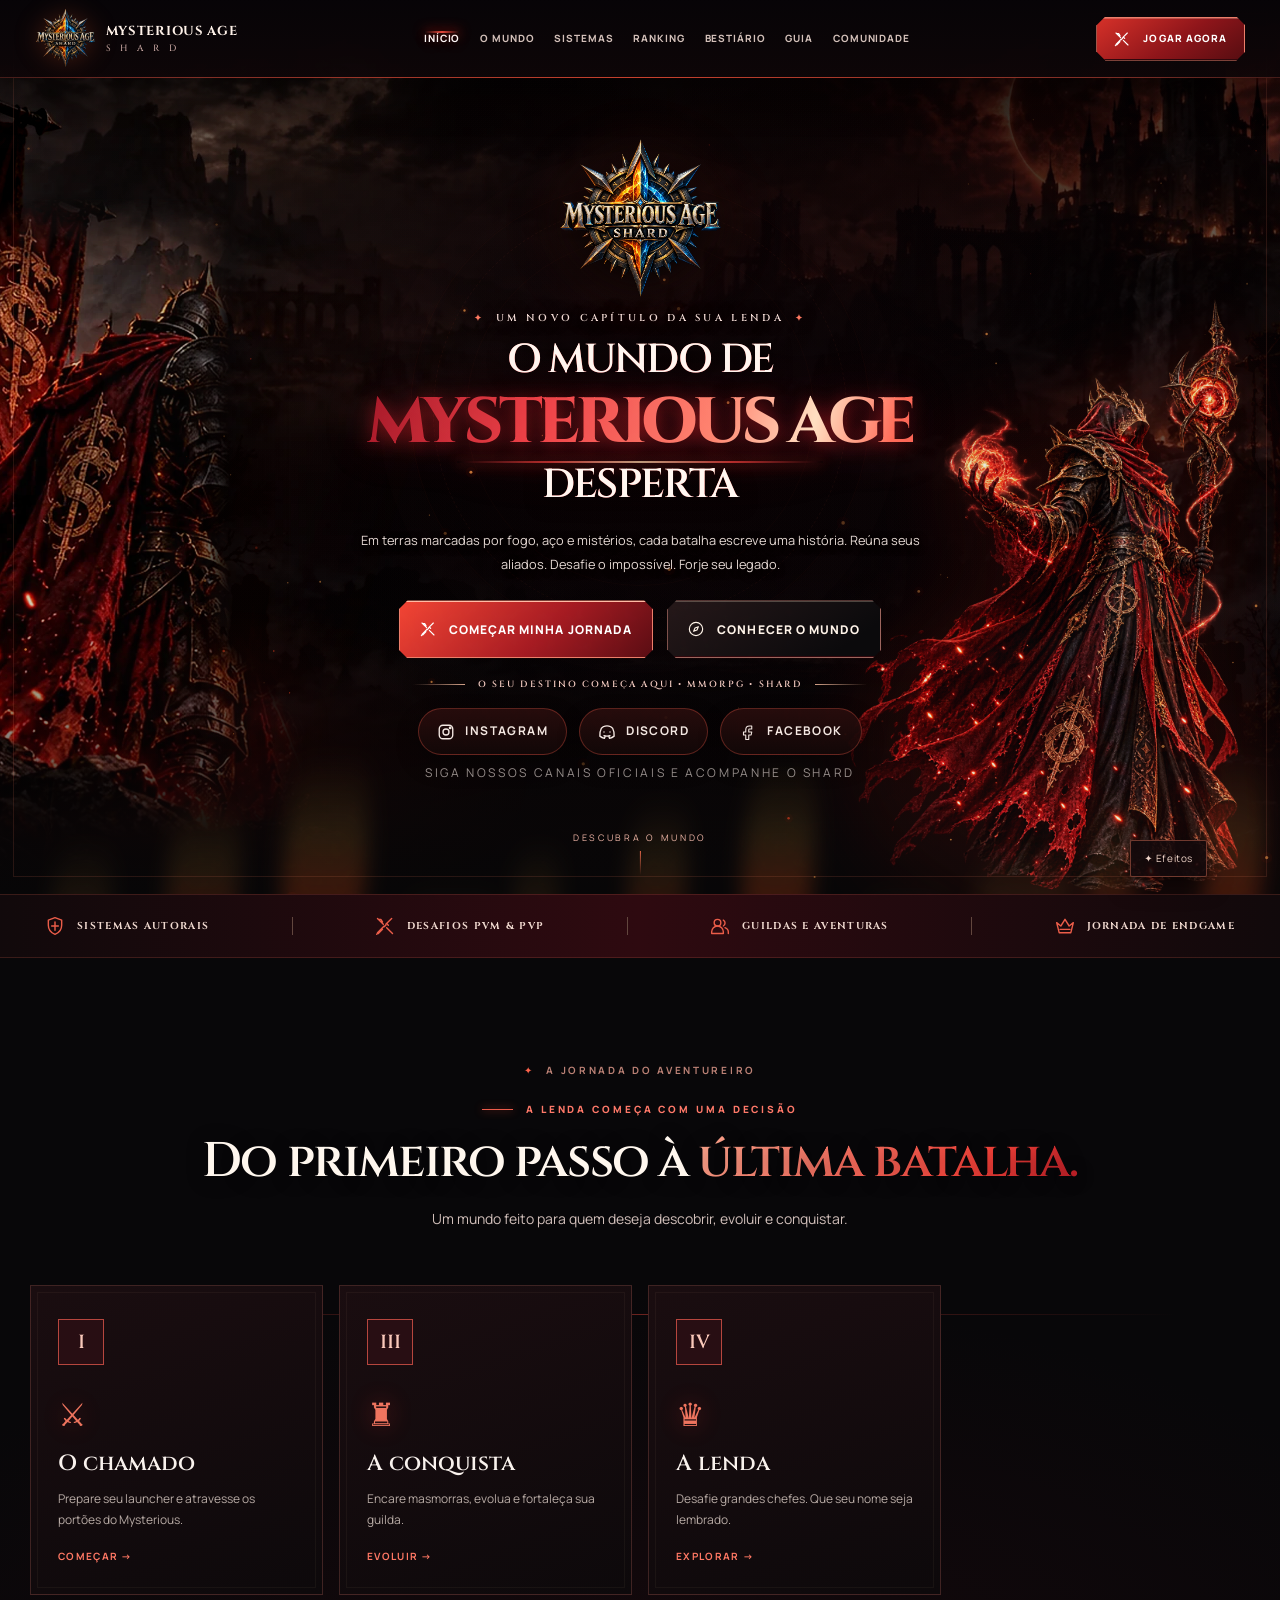
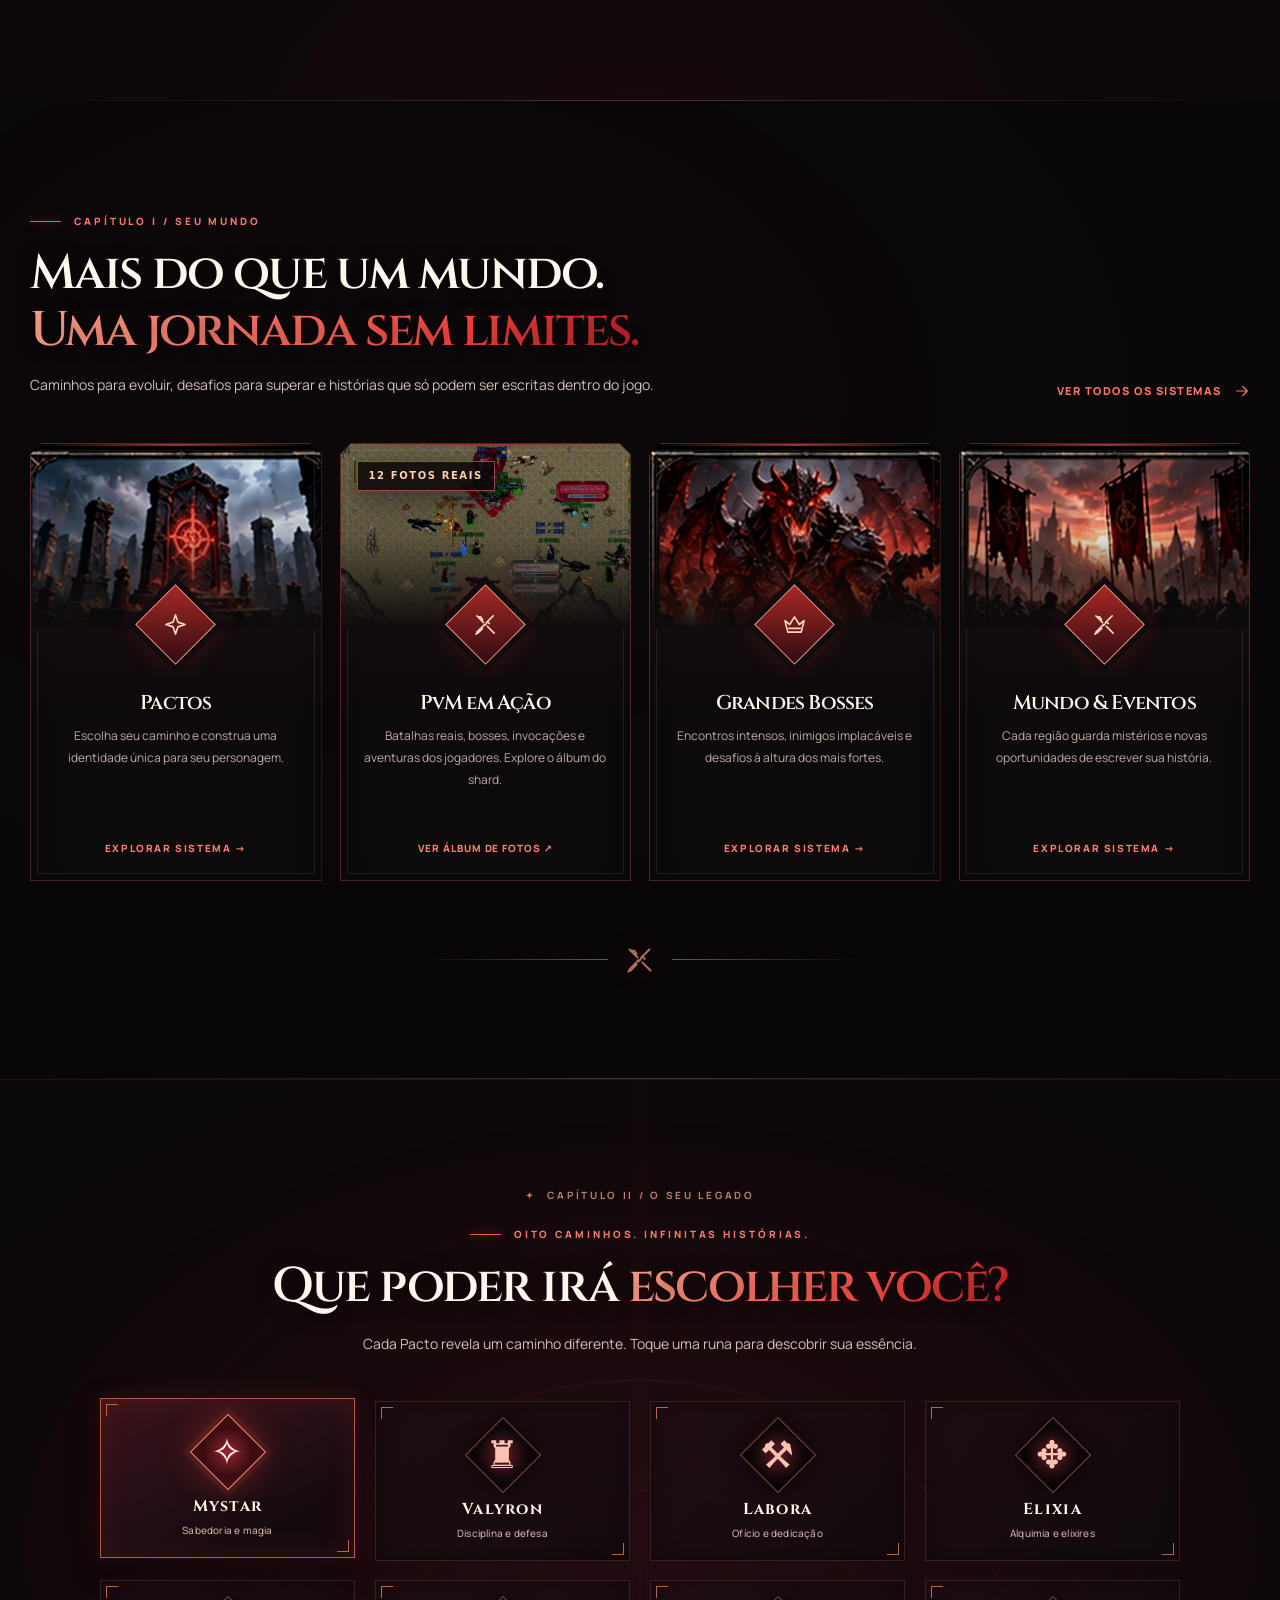
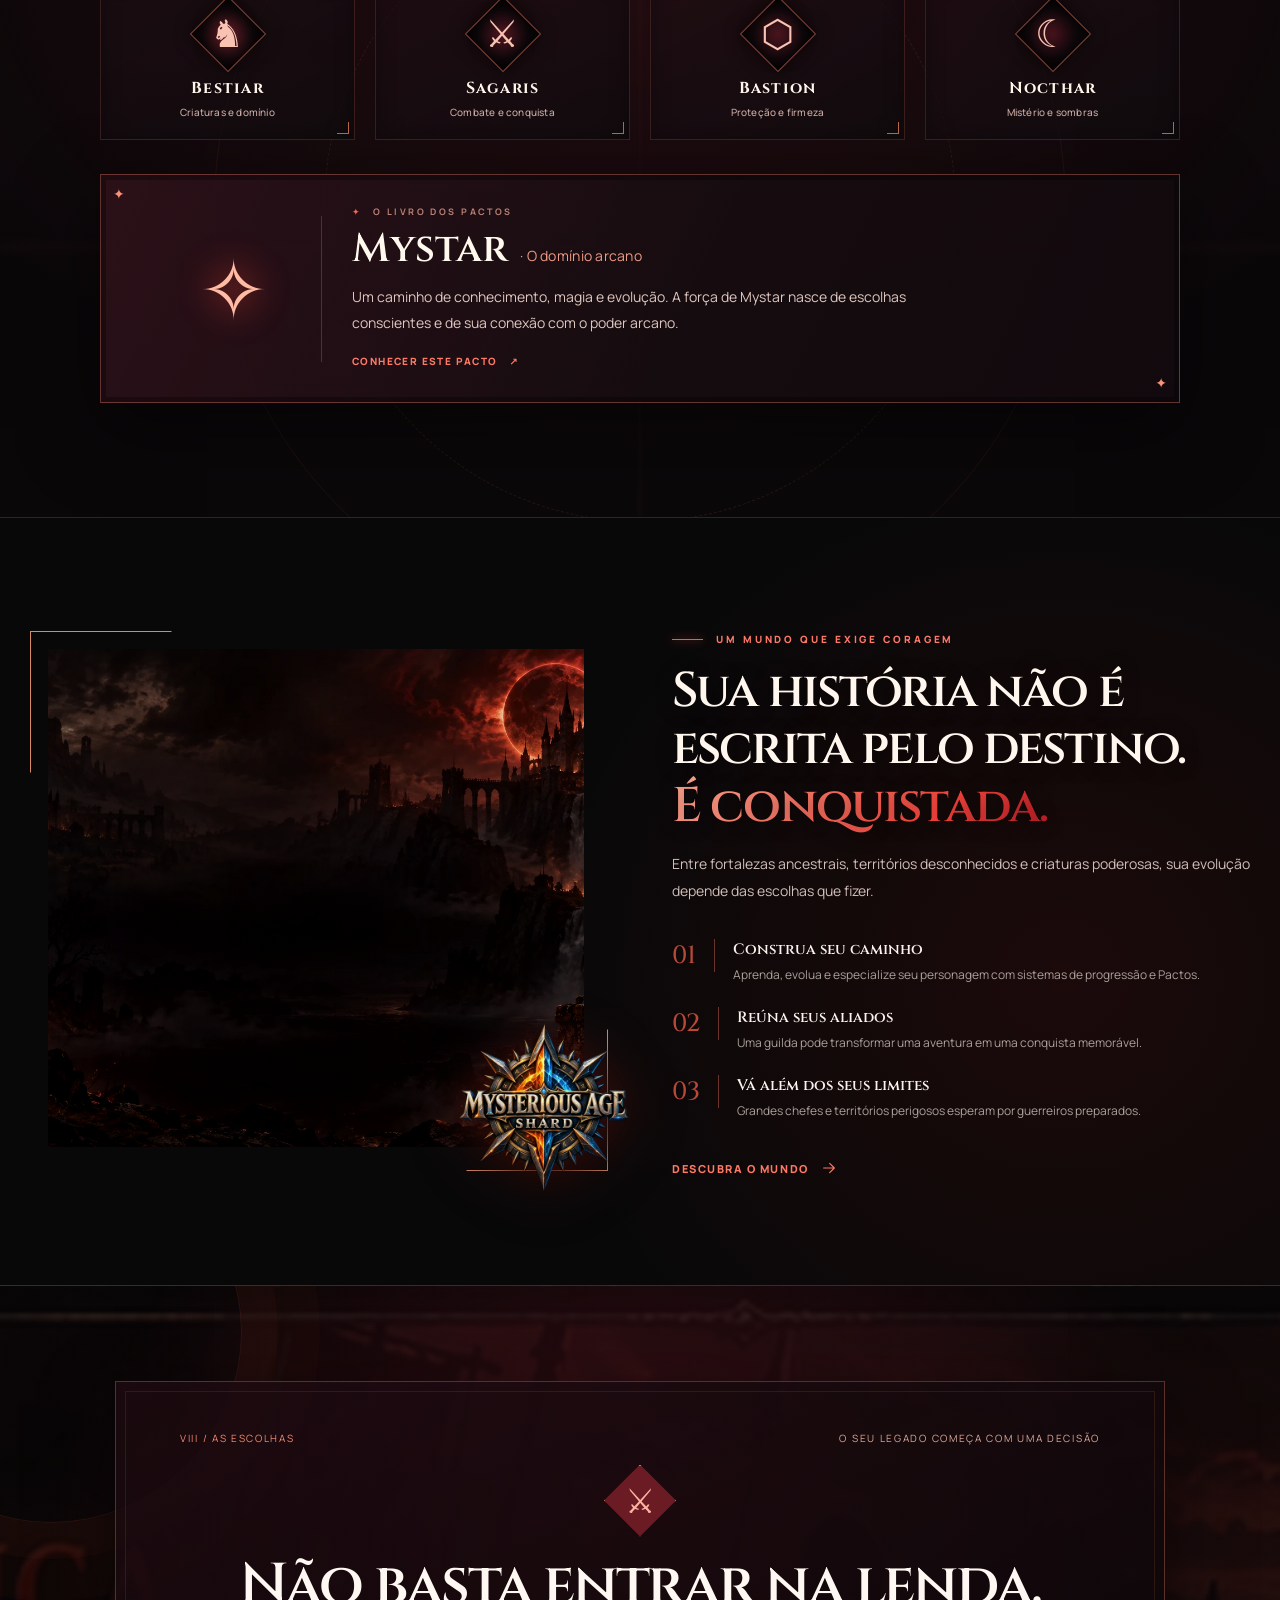
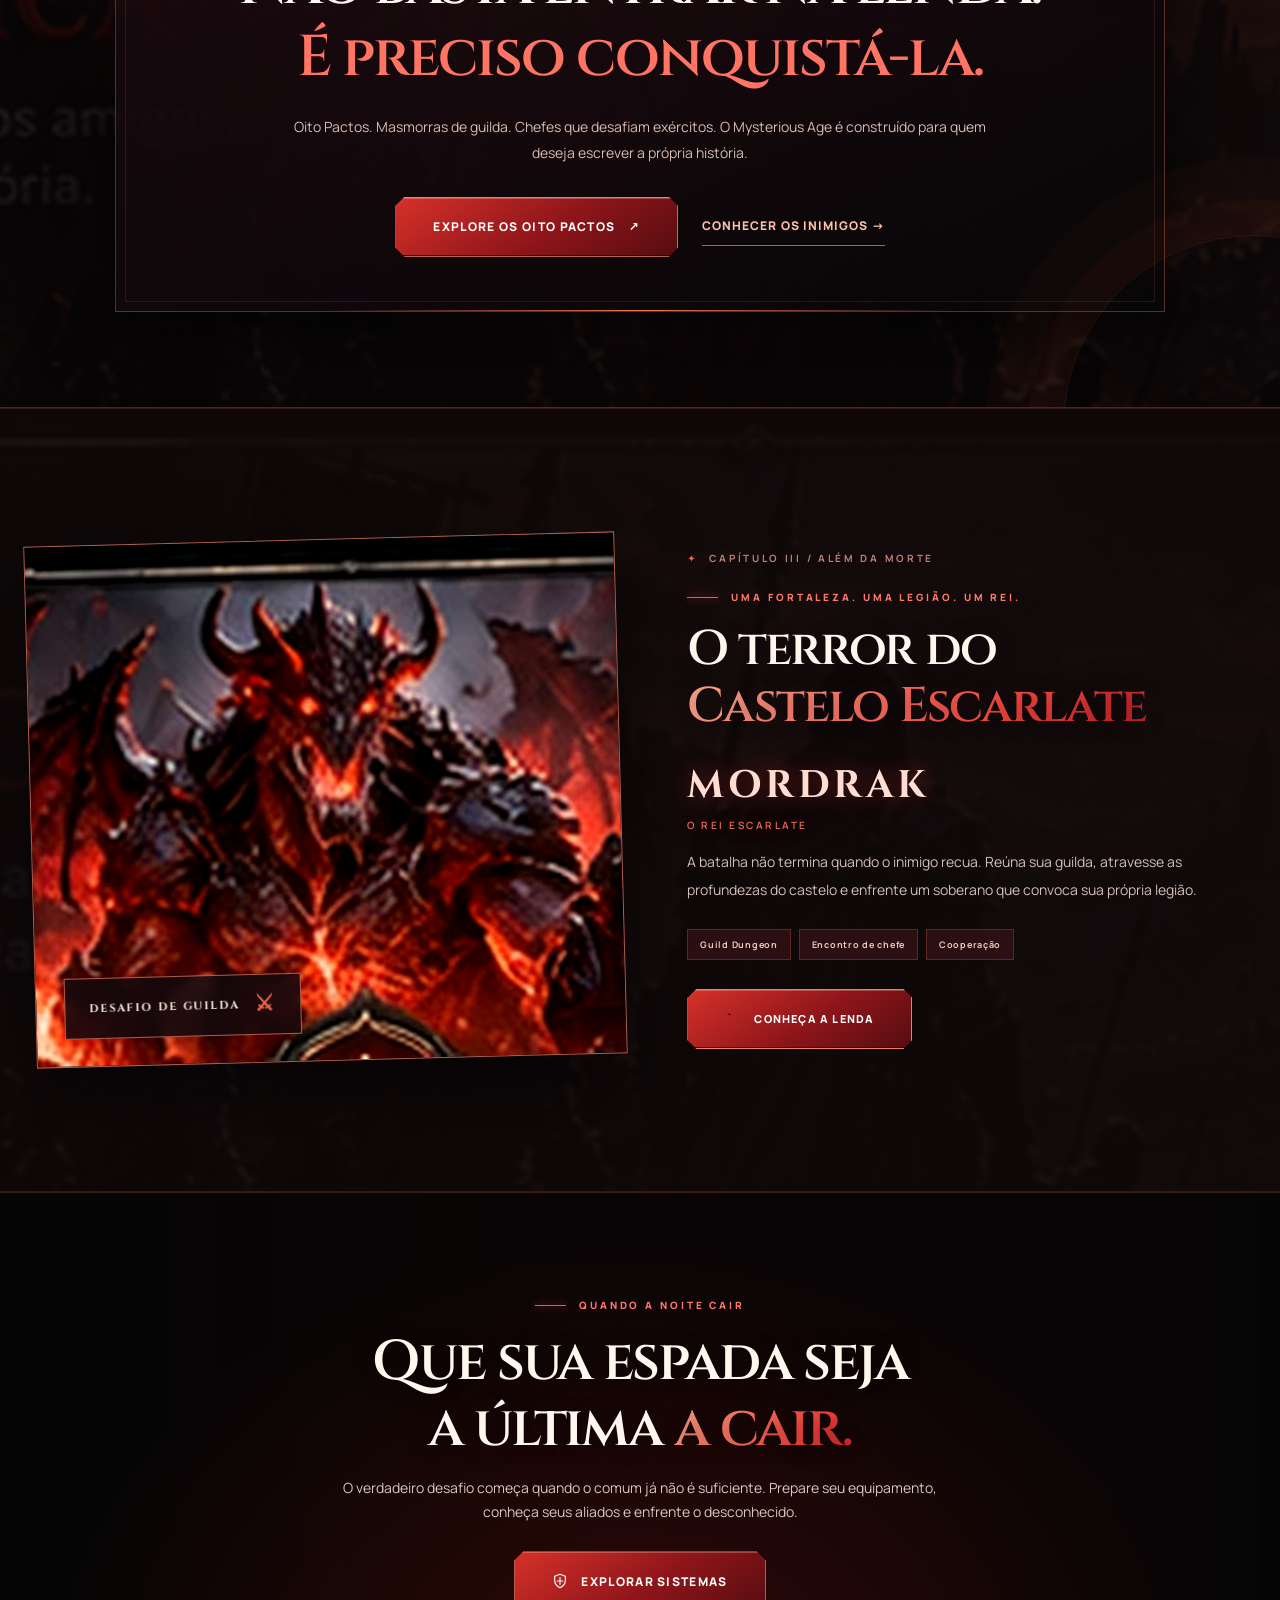
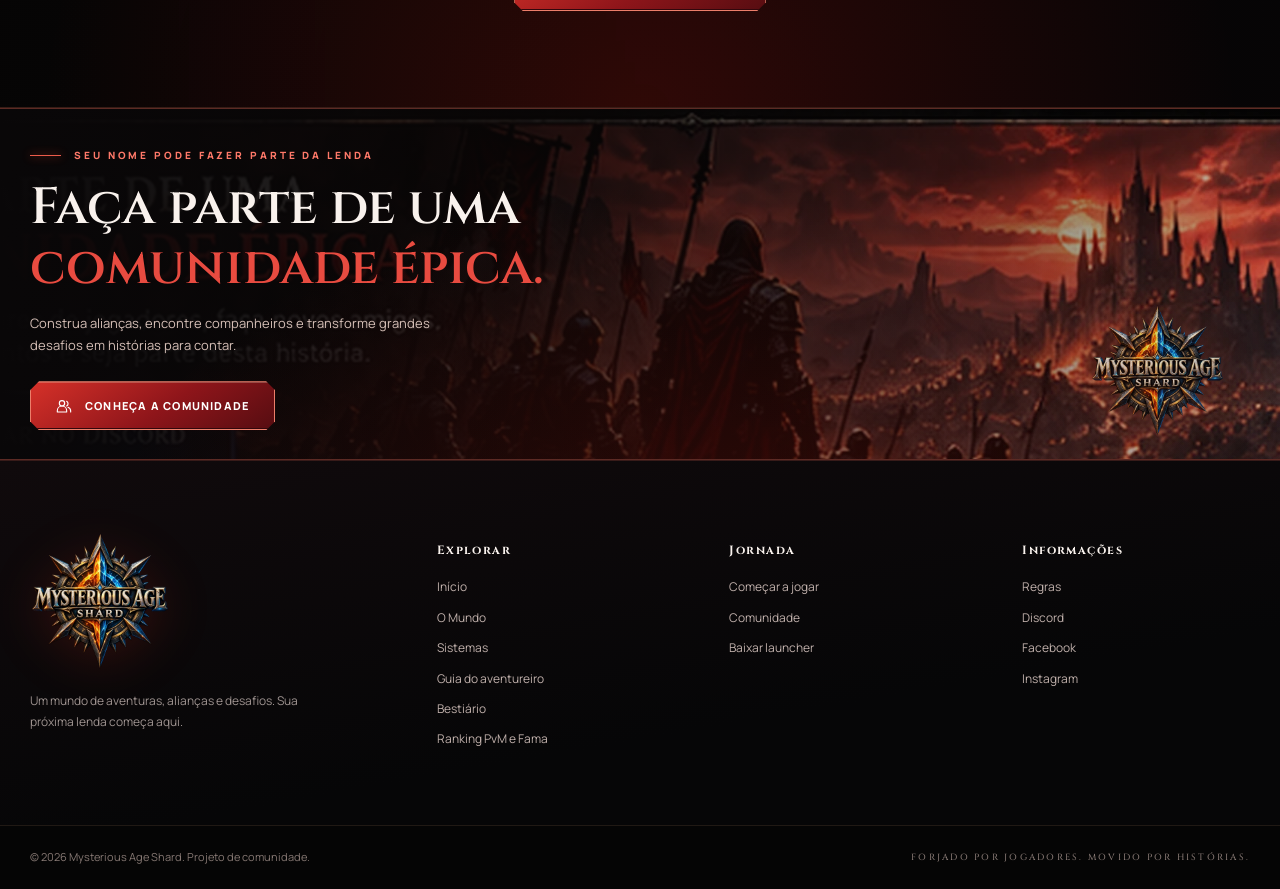
==== index.html @ 5b0dd128 "Publicacao inicial do site Mysterious Age" ====
<!DOCTYPE html>
<html lang="pt-BR"><head><meta charset="utf-8"/><meta content="width=device-width,initial-scale=1" name="viewport"/><meta content="#100a0b" name="theme-color"/><meta content="Portal oficial do Mysterious Age Shard. Explore Pactos, Guild Dungeons, bosses, guias e comece sua aventura." name="description"/><meta content="website" property="og:type"/><meta content="Mysterious Age Shard | Um mundo de lendas" property="og:title"/><meta content="Portal oficial do Mysterious Age Shard. Explore Pactos, Guild Dungeons, bosses, guias e comece sua aventura." property="og:description"/><meta content="assets/img/logo.webp" property="og:image"/><link href="assets/img/favicon.png" rel="icon" type="image/png"/><link href="assets/styles.css" rel="stylesheet"/><title>Mysterious Age Shard | Portal Oficial · Ascension</title><link href="assets/legendary.css" rel="stylesheet"/><link href="assets/ascension.css" rel="stylesheet"/><link href="assets/hero-fix.css" rel="stylesheet"/><meta content="dark" name="color-scheme"/>
<style id="social-mage-patch">
.hero{overflow:hidden;}
.hero-mage{position:absolute;right:clamp(12px,3vw,48px);bottom:0;width:min(31vw,540px);height:min(78vh,760px);background-image:url('[data-uri]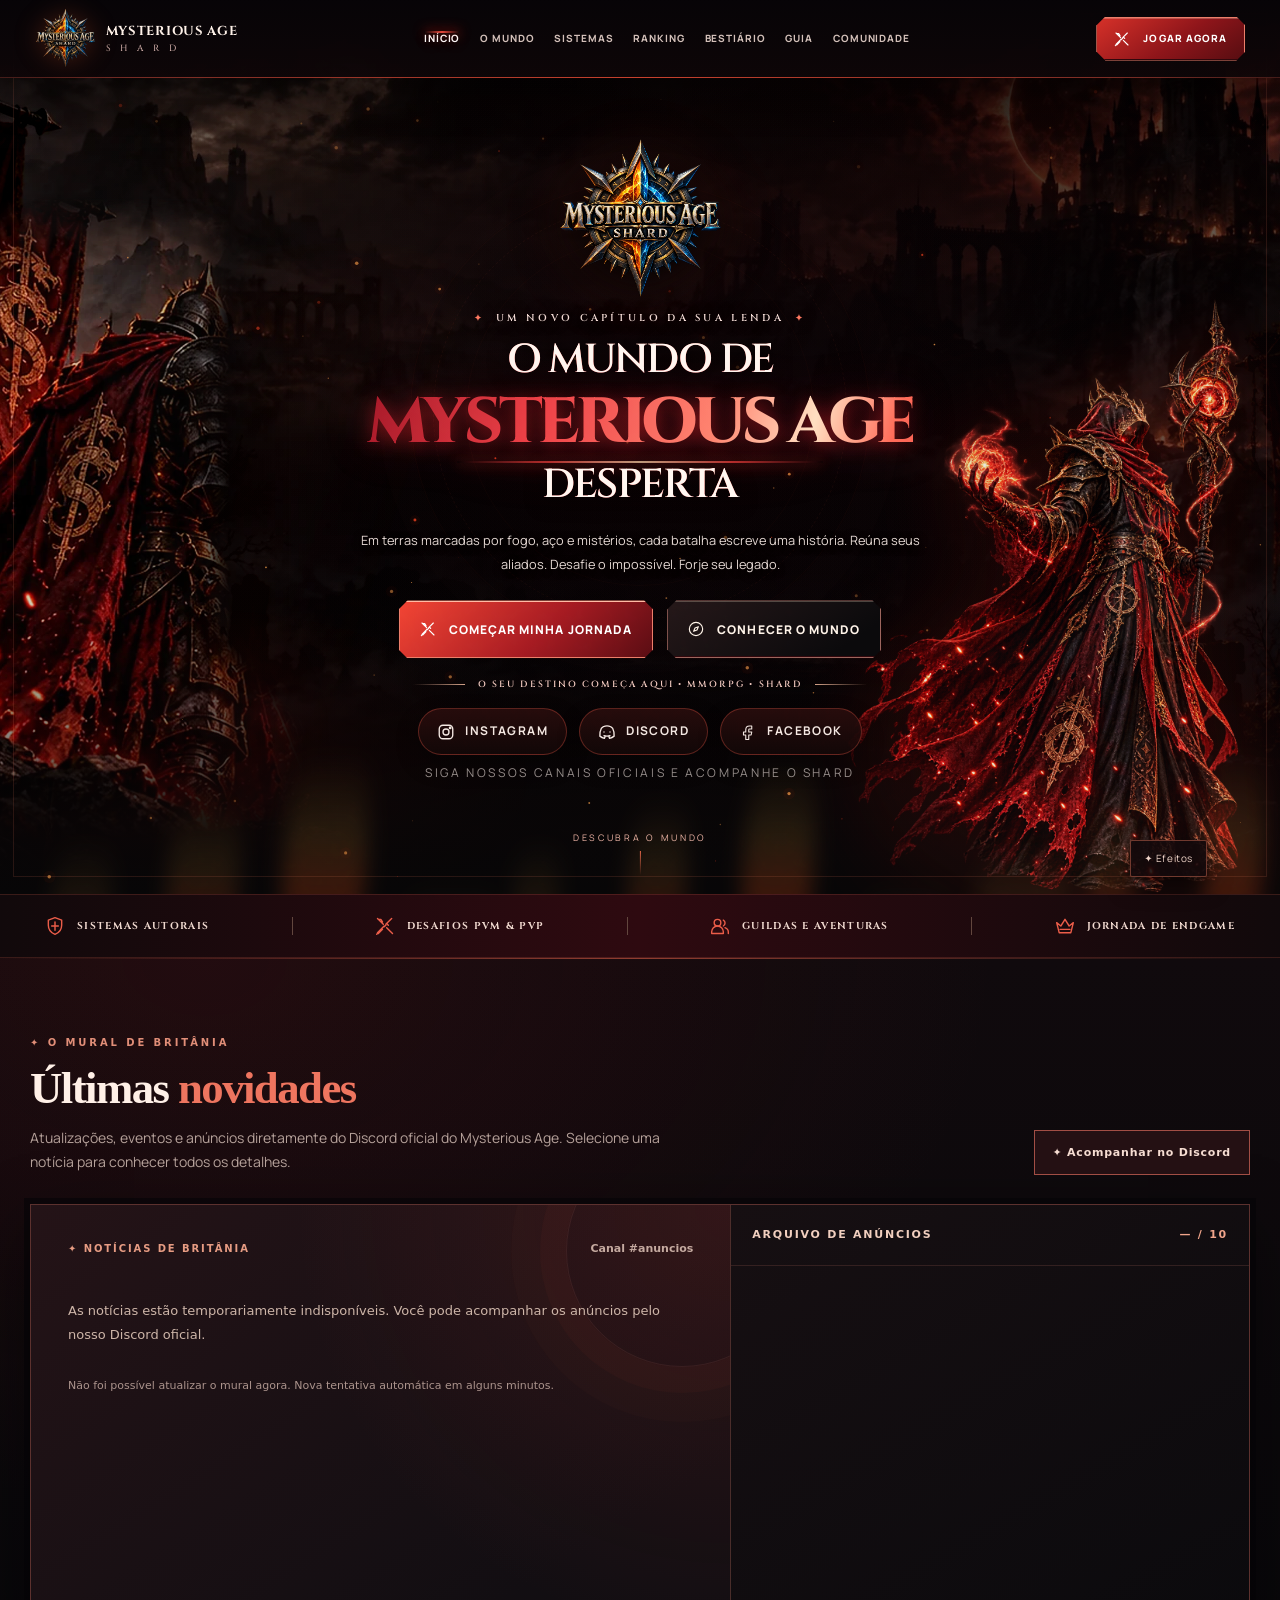
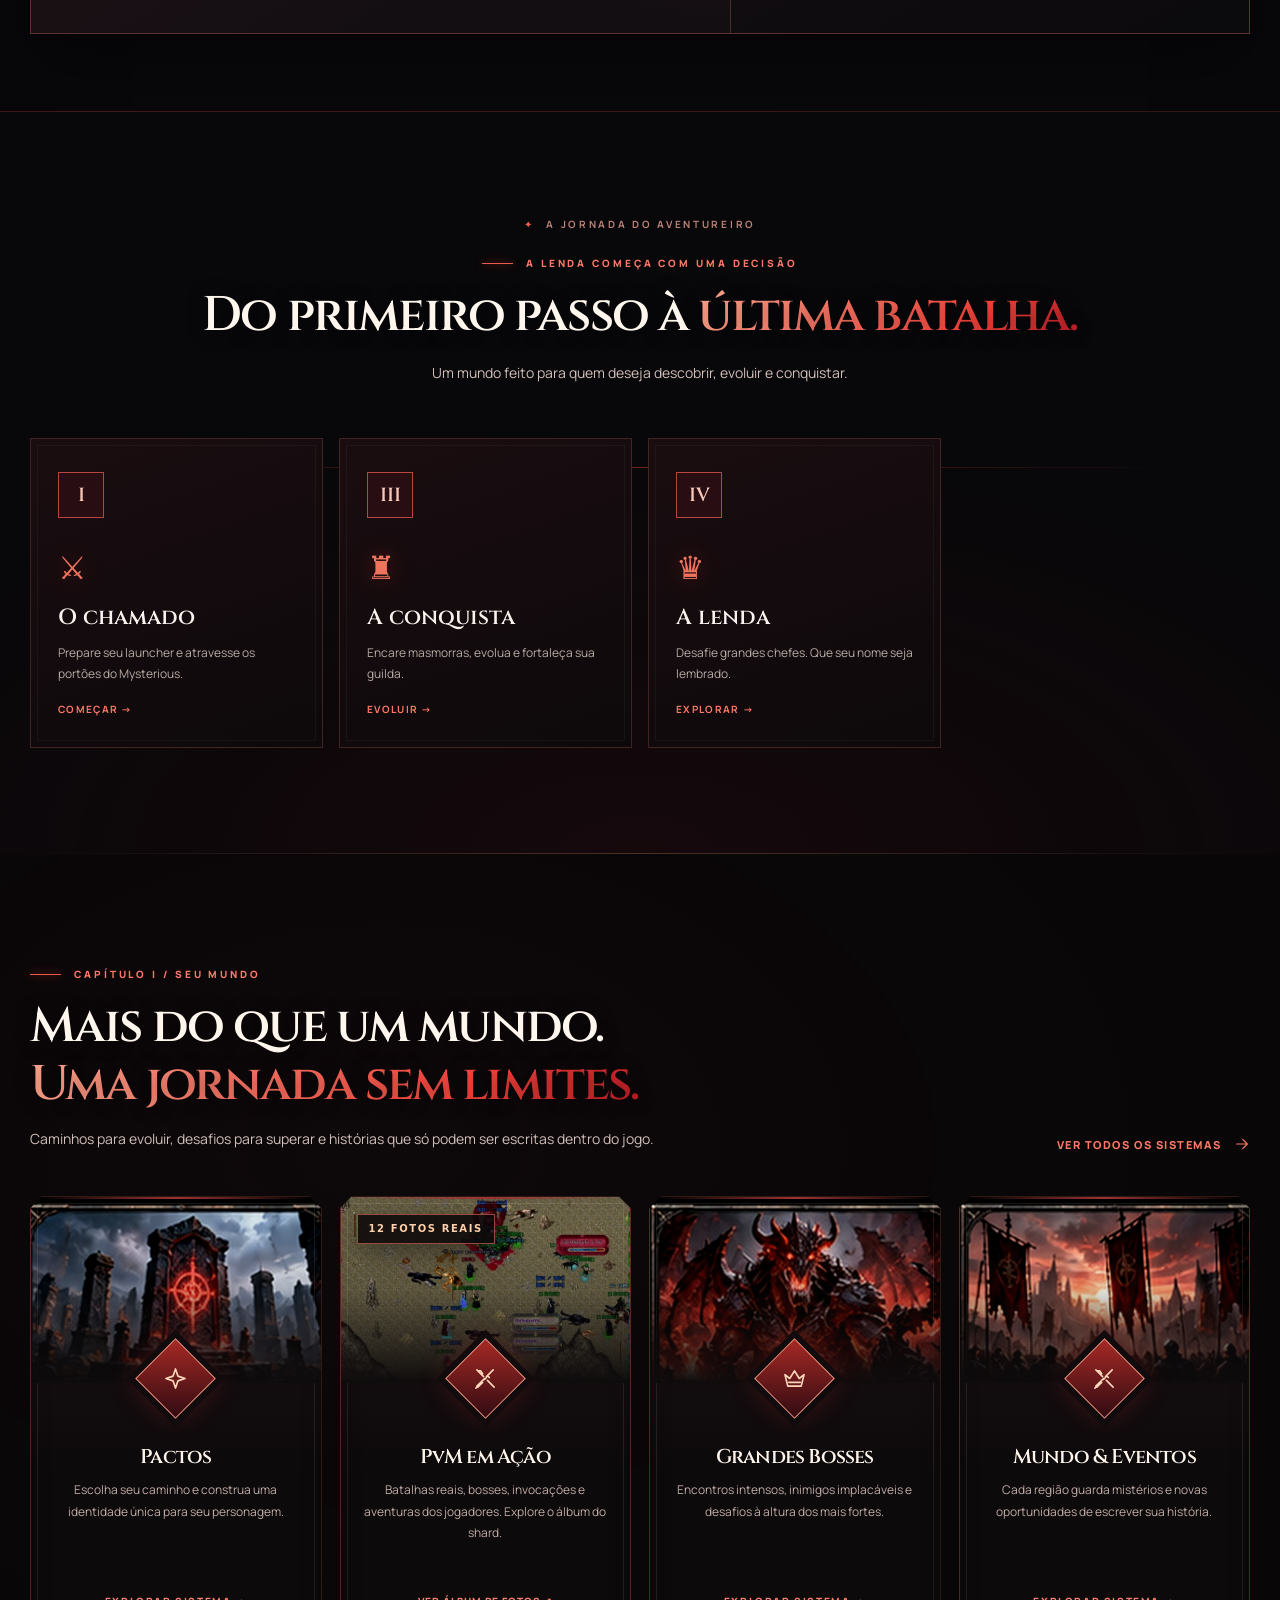
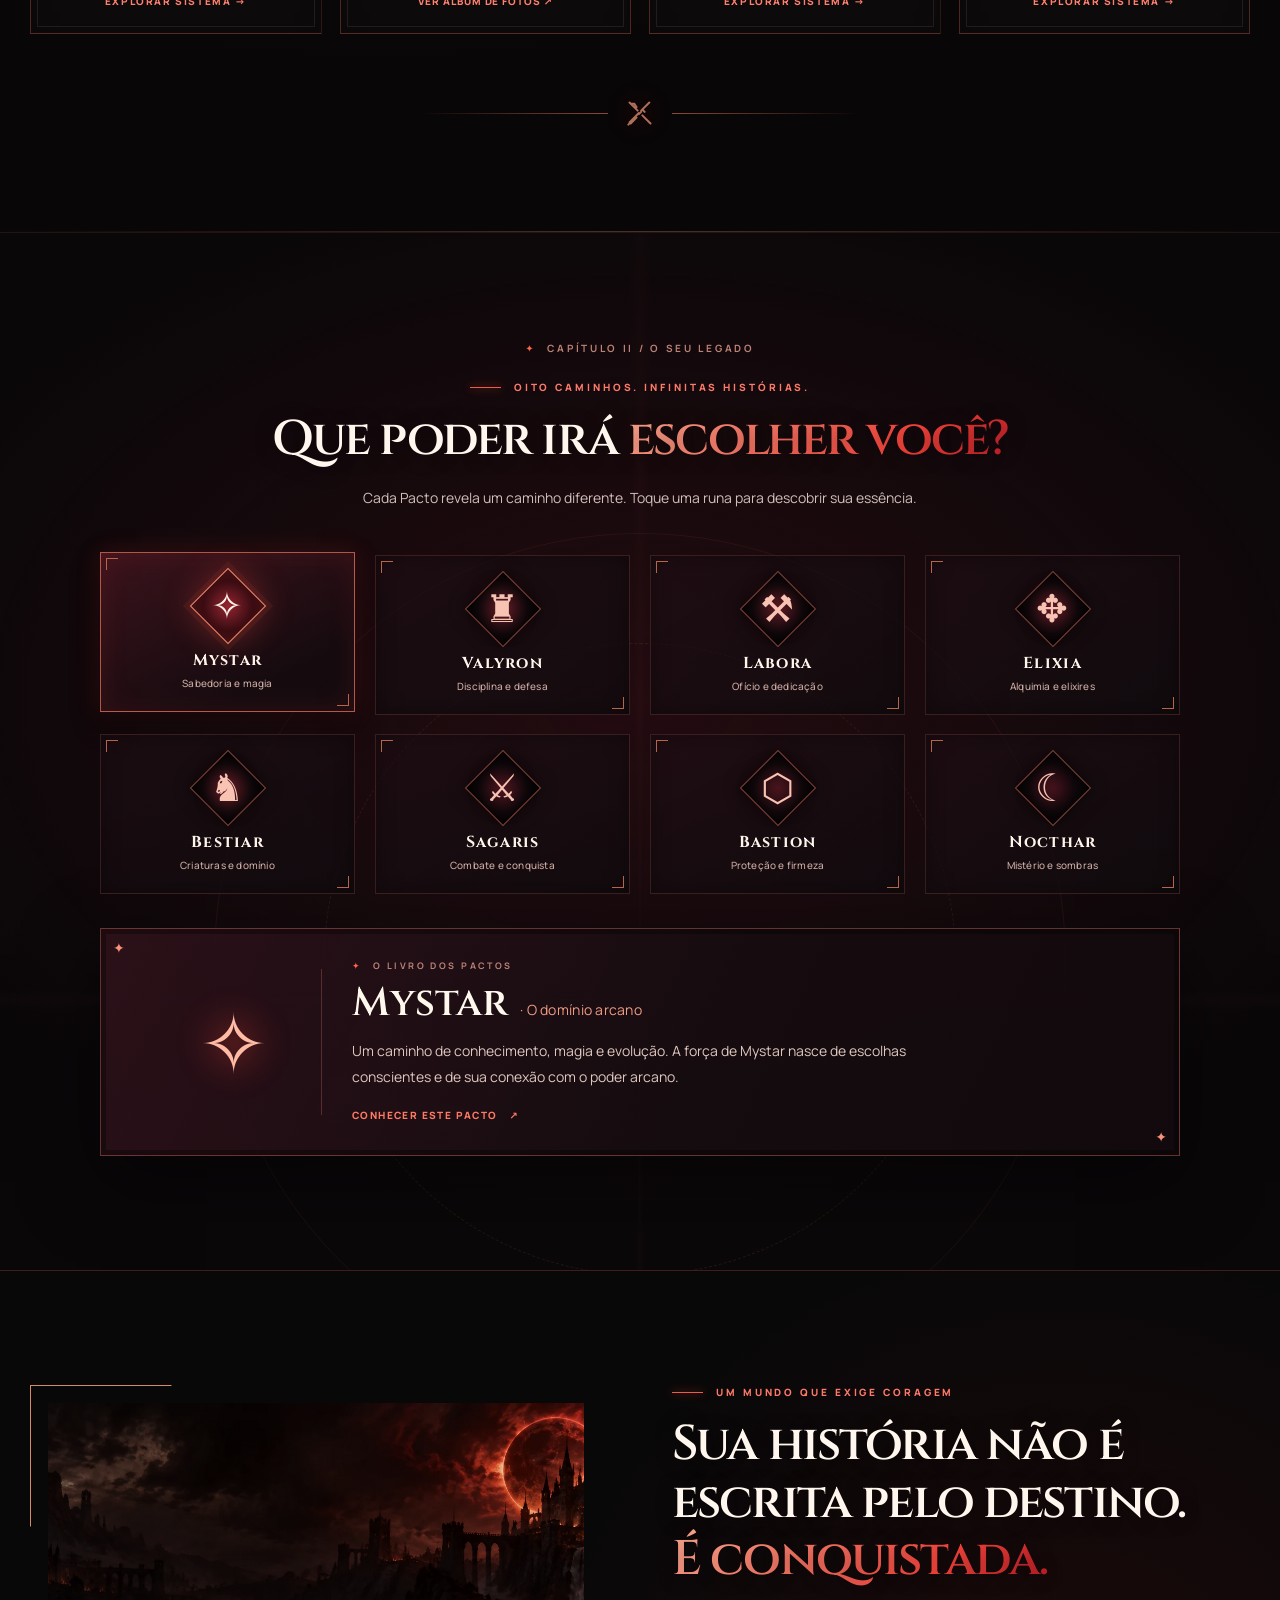
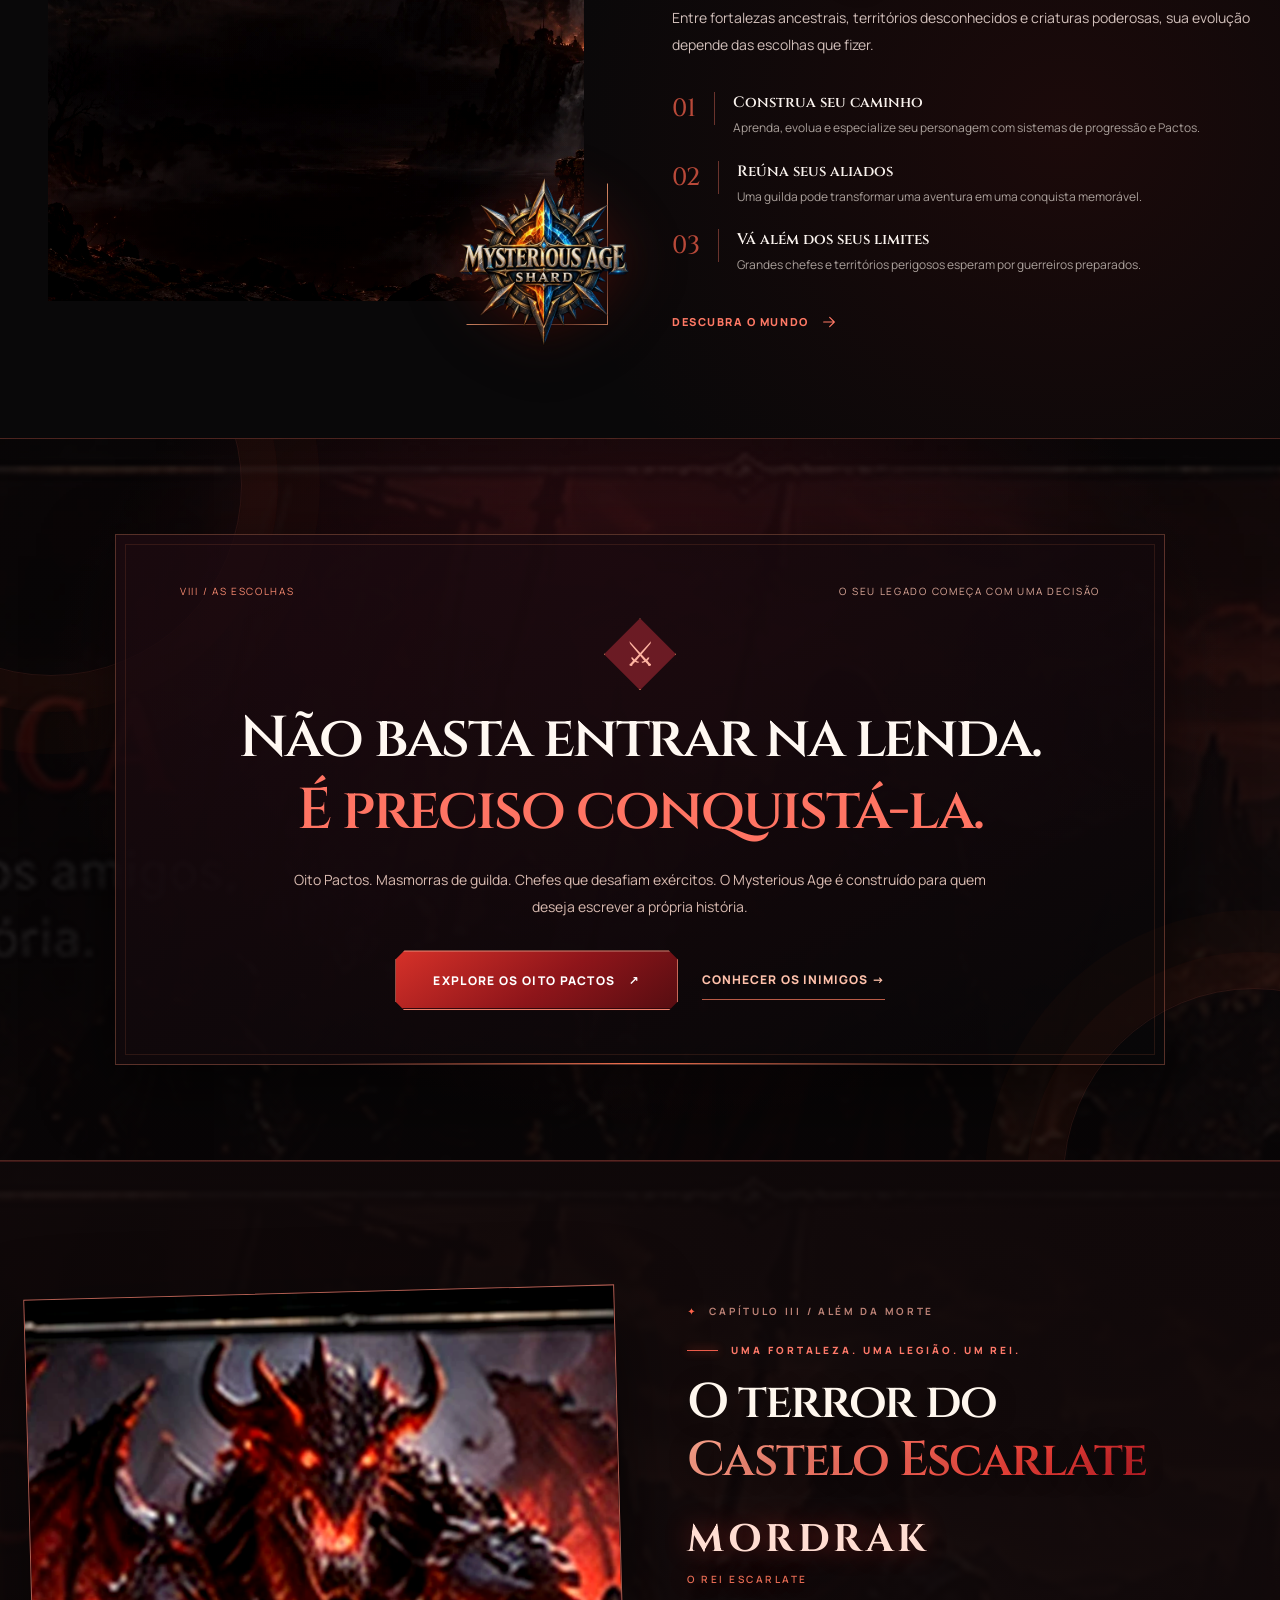
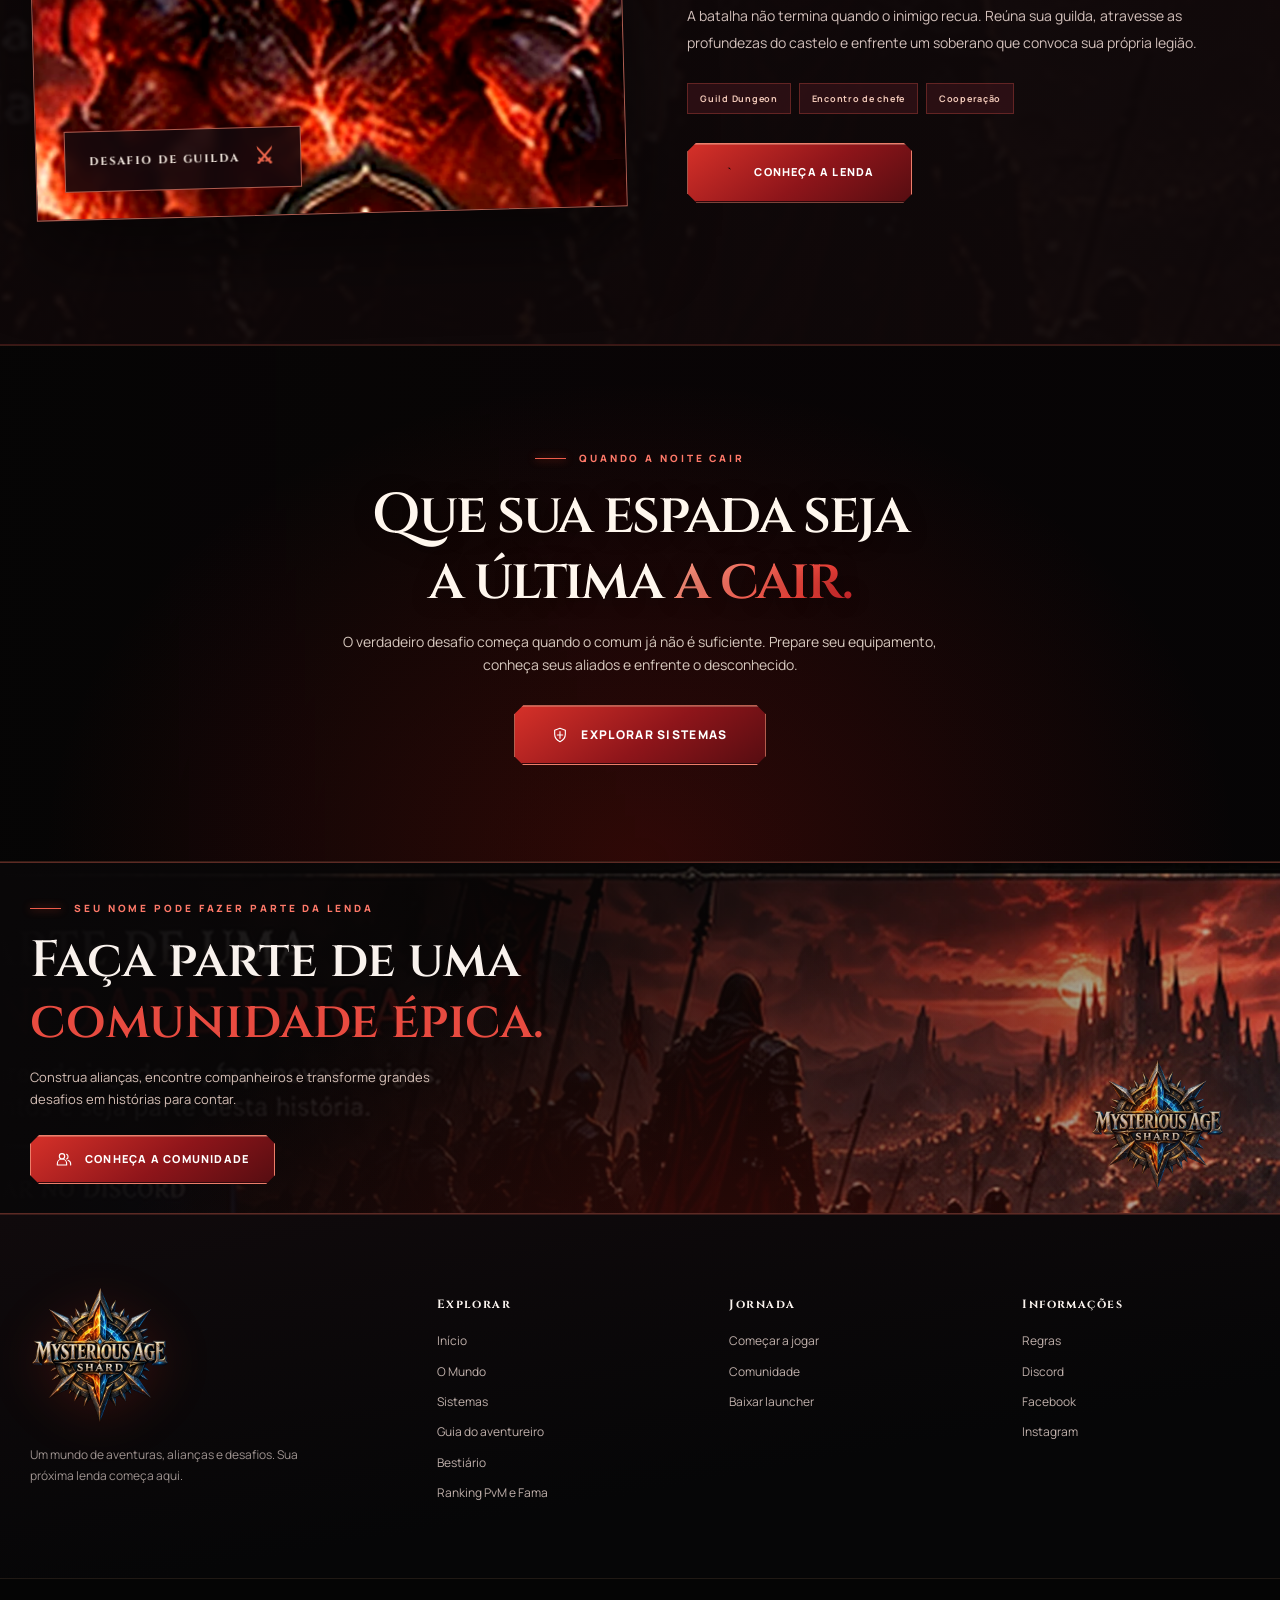
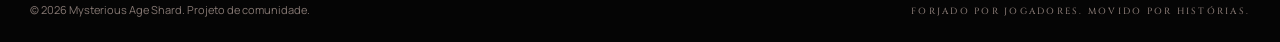
